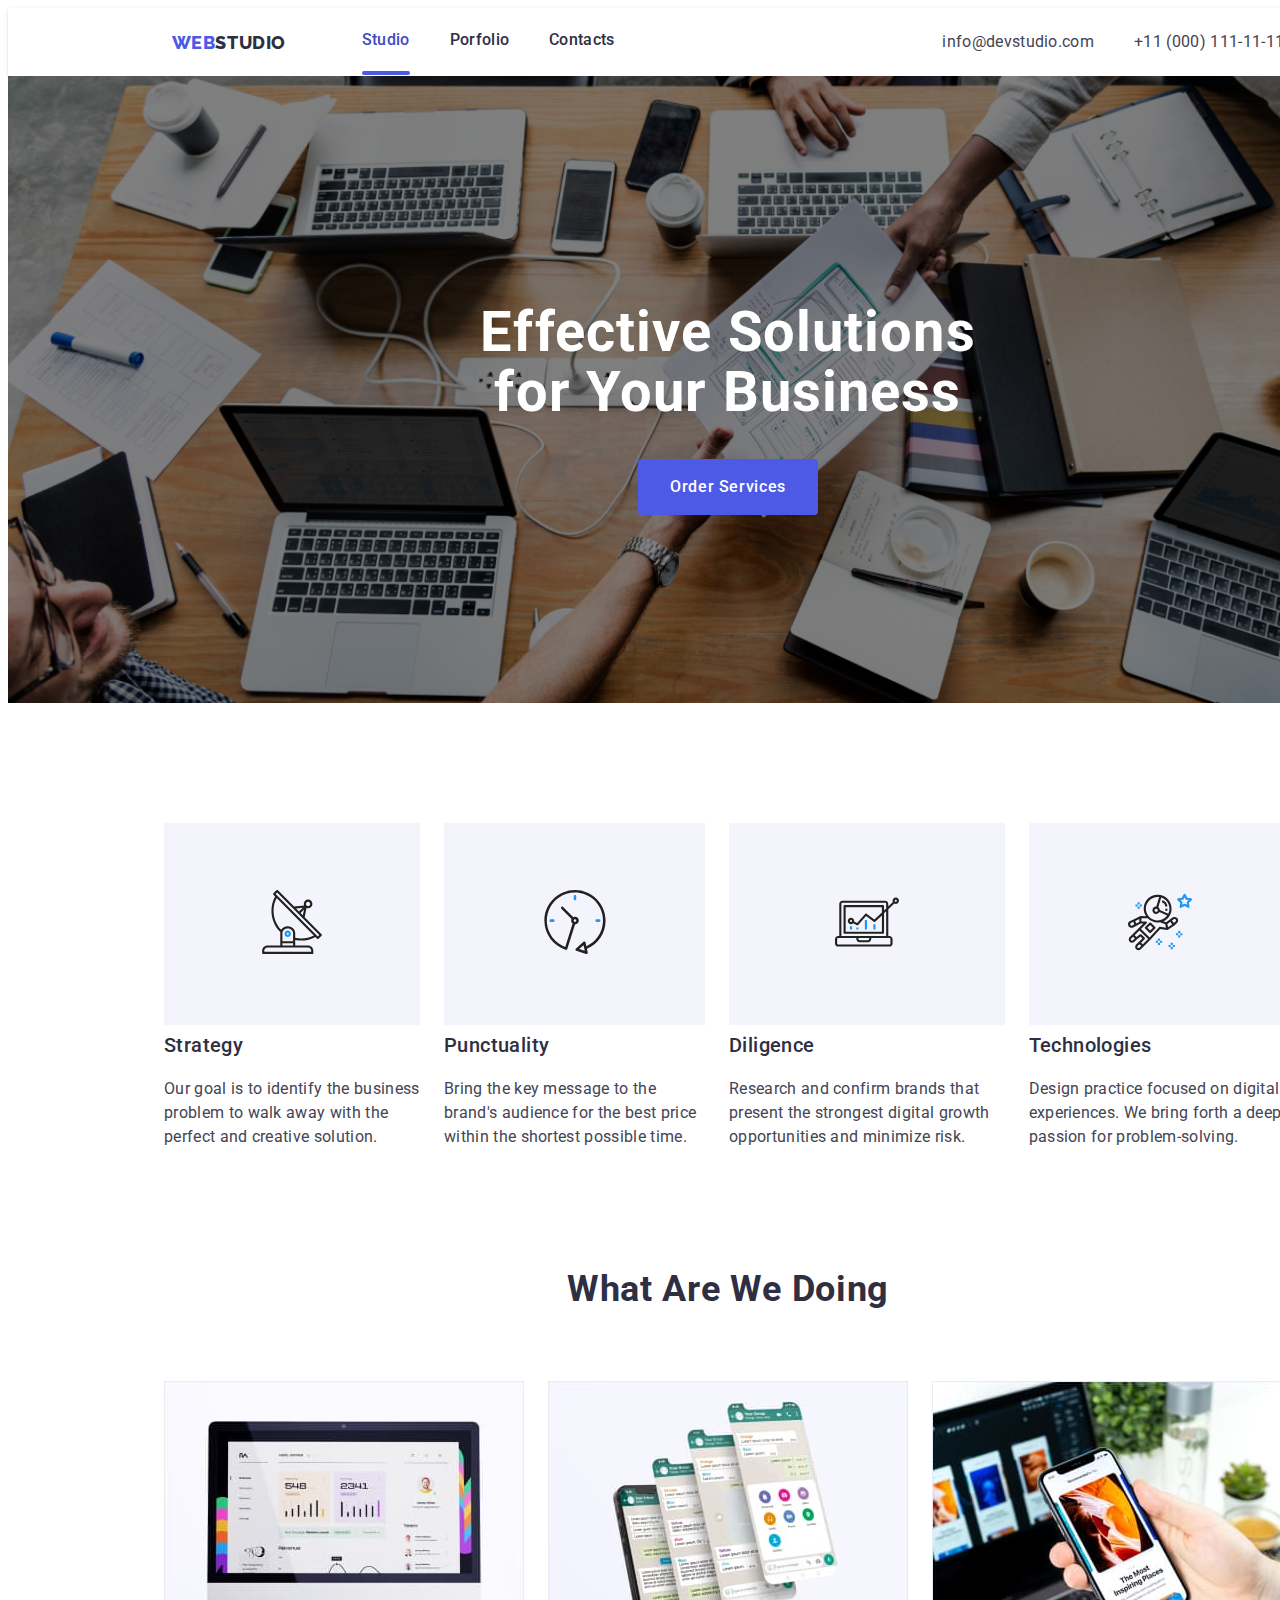
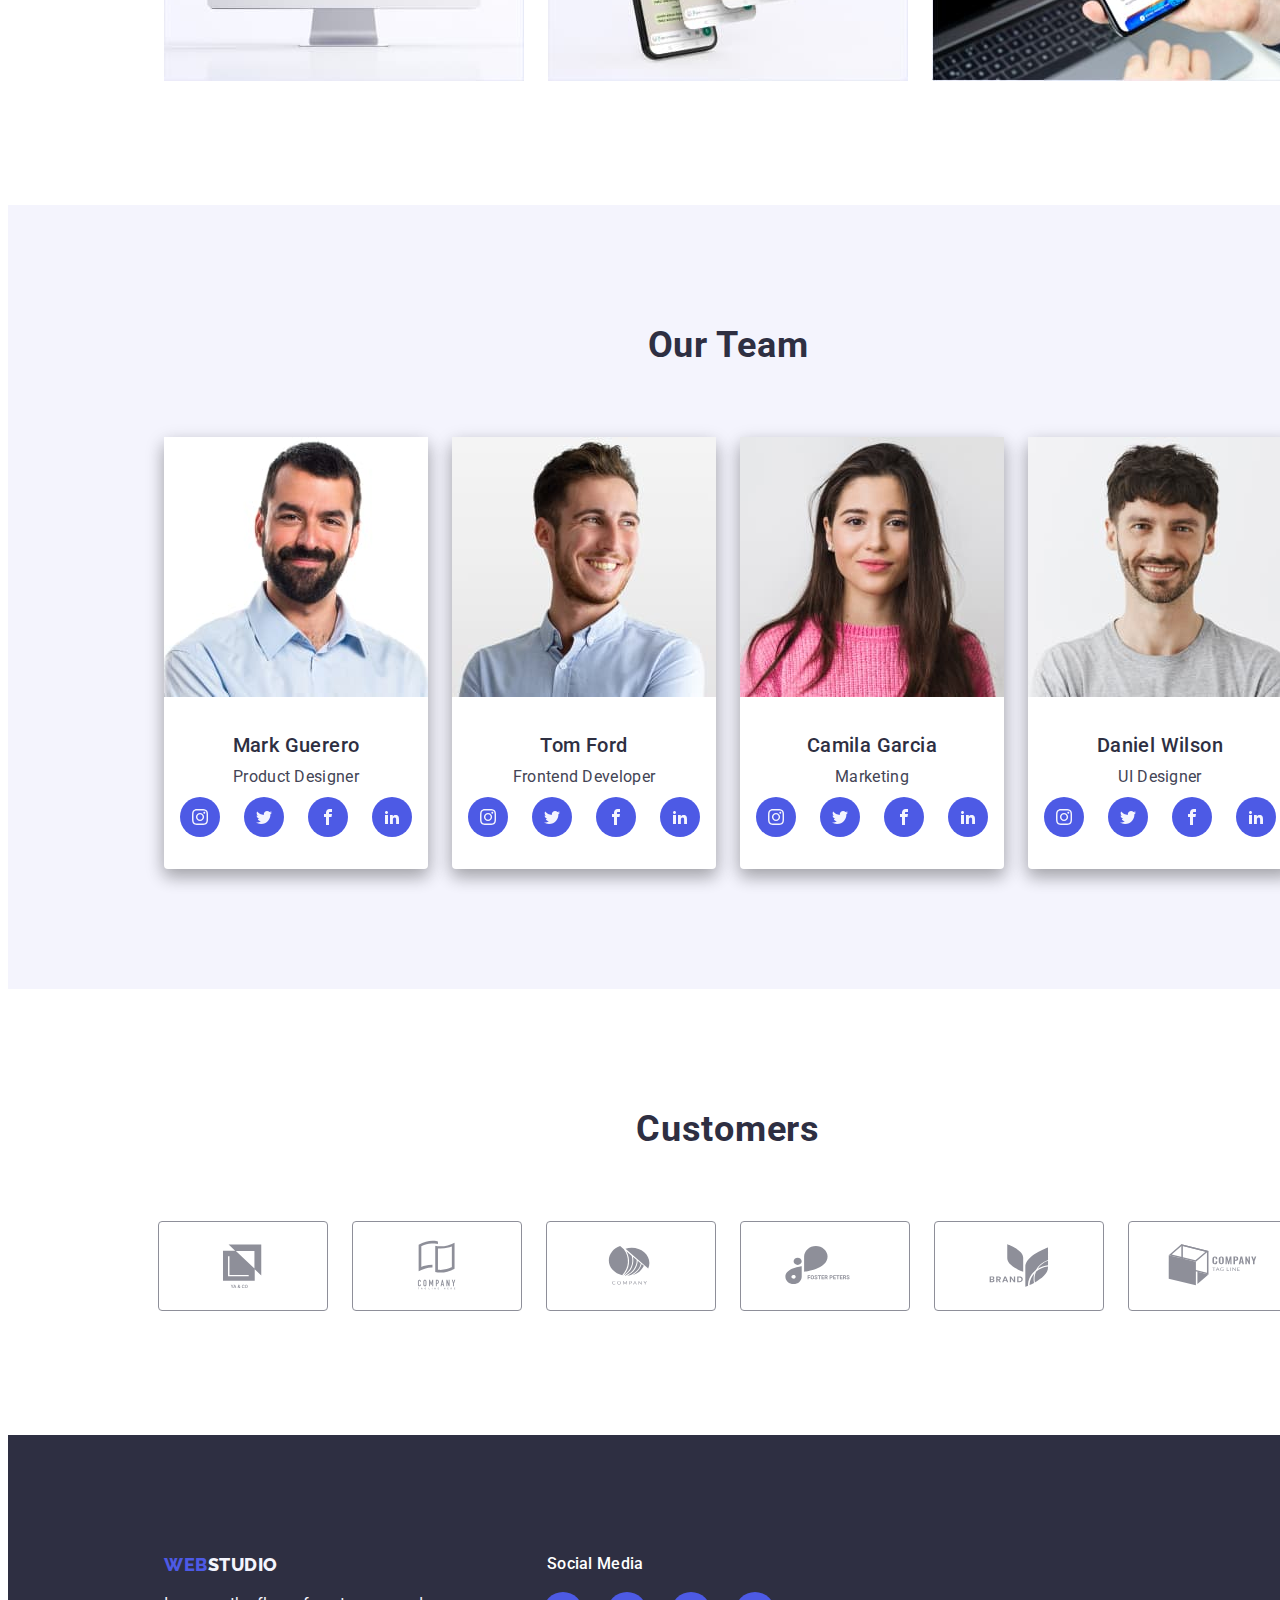
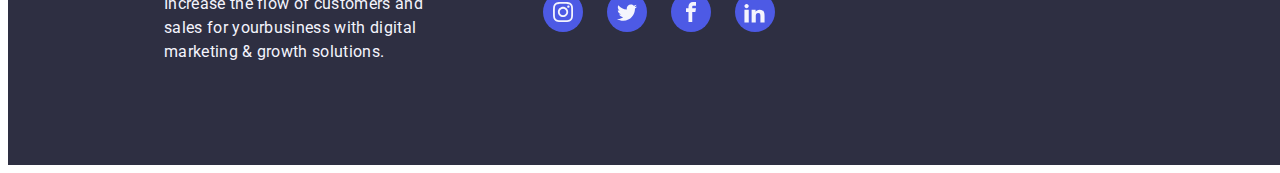
==== index.html @ 45990a50 "Initial commit" ====
<!DOCTYPE html>
<html lang="en">
<head>
    <meta charset="UTF-8">
    <meta name="viewport" content="width=device-width, initial-scale=1.0">
    <title>Studio</title>

    <link rel="preconnect" href="https://fonts.googleapis.com">
    <link rel="preconnect" href="https://fonts.gstatic.com" crossorigin>
    <link href="https://fonts.googleapis.com/css2?family=Raleway:wght@800&family=Roboto:wght@400;500;700;900&display=swap" rel="stylesheet">

    <link rel="stylesheet" href="css/styles.css">
</head>
<body>
    <!-- HEADER --> 
    <header>
        <nav class="h-flex header container">
            <div class="h-flex">
                <!-- TOP LOGO -->
                <a href="#" class="top-logo"><span class="logo">WEB</span>STUDIO</a>
                <!-- END OF TOP LOGO -->
                <ul class="list">
                    <li><a class="nav-list nav active" href="index.html">Studio</a></li>
                    <li><a class="nav-list nav" href="porfolio.html">Porfolio</a></li>
                    <li><a class="nav-list nav" href="">Contacts</a></li>
                </ul>
            </div>
            <ul class="list">
                <li>
                    <a class="nav-list contact" href="#">info@devstudio.com</a>
                </li>
                <li>
                    <a class="nav-list contact" href="#">+11 (000) 111-11-11</a>
                </li>
            </ul>
        </nav>
    </header>
    <!-- END OF HEADER -->

    <!-- MAIN -->
    <main>
        <!-- Section Hero -->
        <section class="hero-bg image-bg container">
                <H1 class="hero-text">
                    Effective Solutions <br>
                     for Your Business
                </H1>
                <button type="button" class="hero-btn" data-modal-open>Order Services</button>
                <div class="modal is-hidden container" data-modal>
                    <div class="modal-content">
                        <button type="button" class="modal-close-btn" data-modal-close>
                            <svg width="24" height="24">
                                <use href="./images/icons.svg#close"></use>
                            </svg>
                        </button>
                    </div>
                </div>
        </section>
        <!-- End of Section Hero -->

        <!-- Section About -->
        <section class="about container">
            <ul class="list">
                <li>
                    <div class="about-icon">
                        <svg width="64px" hegiht="64px">
                            <use href="./images/icons.svg#antenna-1"></use>
                        </svg>
                    </div>
                    <h3>Strategy</h3>
                    <p class="about-text text">Our goal is to identify the business problem to walk away with the perfect and creative solution.</p>
                </li>
                <li>
                    <div class="about-icon">
                        <svg width="64px" hegiht="64px">
                            <use href="./images/icons.svg#clock-1"></use>
                        </svg>
                    </div>
                    <h3>Punctuality</h3>
                    <p class="about-text text">Bring the key message to the brand's audience for the best price within the shortest possible time.</p>
                </li>
                <li>
                    <div class="about-icon">
                        <svg width="64px" hegiht="64px">
                            <use href="./images/icons.svg#diagram-1"></use>
                        </svg>
                    </div>
                    <h3>Diligence</h3>
                    <p class="about-text text">Research and confirm brands that present the strongest digital growth opportunities and minimize risk.</p>
                </li>
                <li>
                    <div class="about-icon">
                        <svg width="64px" hegiht="64px">
                            <use href="./images/icons.svg#astronaut-1"></use>
                        </svg>
                    </div>
                    <h3>Technologies</h3>
                    <p class="about-text text">Design practice focused on digital experiences. We bring forth a deep passion for problem-solving.</p>
                </li>
            </ul>
        </section>
        <!-- End of Section About -->

        <!-- Section What we do -->
        <section class="what-we-do section container">
            <h2 class="sec-title">What Are We Doing</h2>
            <ul class="list">
                <li>
                    <img src="images/image1.jpg" alt="Computer">
                </li>
                <li>
                    <img src="images/image2.jpg" alt="Whatsapp">
                </li>
                <li>
                    <img src="images/image3.jpg" alt="phone">
                </li>
            </ul>
        </section>
        <!-- End of Section What we do -->

        <!-- Section Team -->
        <section class="team section container">
            <h2 class="sec-title">Our Team</h2>
            <ul class="list">
                <li class="list-team">
                    <img src="images/image04.jpg" alt="Mark Photo">
                    <div class="team-details">
                        <h3 class="team-name">Mark Guerero</h3>
                        <p class="text">Product Designer</p>
                        <div class="social-icon">
                            <a class="team-social-icon" href="#">
                                <svg width="16" height="16">
                                <use href="./images/icons.svg#instagram-2"></use>
                                </svg>
                            </a>
                            <a class="team-social-icon" href="#">
                                <svg width="16" height="16">
                                <use href="./images/icons.svg#twitter"></use>
                                </svg>
                            </a>
                            <a class="team-social-icon" href="#">
                                <svg width="16" height="16">
                                <use href="./images/icons.svg#facebook"></use>
                                </svg>
                            </a>
                            <a class="team-social-icon" href="#">
                                <svg width="16" height="16">
                                <use href="./images/icons.svg#linkedin2"></use>
                                </svg>
                            </a>
                        </div>
                    </div>
                </li>
                <li class="list-team">
                    <img src="images/image05.jpg" alt="Tom Ford Photo">
                    <div class="team-details">
                        <h3 class="team-name">Tom Ford</h3>
                        <p class="text">Frontend Developer</p>
                        <div class="social-icon">
                            <a class="team-social-icon" href="#">
                                <svg width="16" height="16">
                                <use href="./images/icons.svg#instagram-2"></use>
                                </svg>
                            </a>
                            <a class="team-social-icon" href="#">
                                <svg width="16" height="16">
                                <use href="./images/icons.svg#twitter"></use>
                                </svg>
                            </a>
                            <a class="team-social-icon" href="#">
                                <svg width="16" height="16">
                                <use href="./images/icons.svg#facebook"></use>
                                </svg>
                            </a>
                            <a class="team-social-icon" href="#">
                                <svg width="16" height="16">
                                <use href="./images/icons.svg#linkedin2"></use>
                                </svg>
                            </a>
                        </div>
                    </div>
                </li>
                <li class="list-team">    
                    <img src="images/image06.jpg" alt="Camila Garcia">
                    <div class="team-details">
                        <h3 class="team-name">Camila Garcia</h3>
                        <p class="text">Marketing</p>
                        <div class="social-icon">
                            <a class="team-social-icon" href="#">
                                <svg width="16" height="16">
                                <use href="./images/icons.svg#instagram-2"></use>
                                </svg>
                            </a>
                            <a class="team-social-icon" href="#">
                                <svg width="16" height="16">
                                <use href="./images/icons.svg#twitter"></use>
                                </svg>
                            </a>
                            <a class="team-social-icon" href="#">
                                <svg width="16" height="16">
                                <use href="./images/icons.svg#facebook"></use>
                                </svg>
                            </a>
                            <a class="team-social-icon" href="#">
                                <svg width="16" height="16">
                                <use href="./images/icons.svg#linkedin2"></use>
                                </svg>
                            </a>
                        </div>
                    </div>
                </li>
                <li class="list-team">
                    <img src="images/image07.jpg" alt="Daniel Wilson">
                    <div class="team-details">
                        <h3 class="team-name">Daniel Wilson</h3>
                        <p class="text">UI Designer</p>
                        <div class="social-icon">
                            <a class="team-social-icon" href="#">
                                <svg width="16" height="16">
                                <use href="./images/icons.svg#instagram-2"></use>
                                </svg>
                            </a>
                            <a class="team-social-icon" href="#">
                                <svg width="16" height="16">
                                <use href="./images/icons.svg#twitter"></use>
                                </svg>
                            </a>
                            <a class="team-social-icon" href="#">
                                <svg width="16" height="16">
                                <use href="./images/icons.svg#facebook"></use>
                                </svg>
                            </a>
                            <a class="team-social-icon" href="#">
                                <svg width="16" height="16">
                                <use href="./images/icons.svg#linkedin2"></use>
                                </svg>
                            </a>
                        </div>
                    </div>
                </li>
            </ul>
        </section>
        <section class="customers section container">
            <h2 class="sec-title">Customers</h2>
                <ul class="list">
                    <li>
                        <a href="#">
                            <svg width="104px" height="56px">
                            <use href="./images/icons.svg#Logo-6"></use>
                            </svg>
                        </a>
                    </li>
                    <li>
                         <a href="#">
                            <svg width="104px" height="56px">
                            <use href="./images/icons.svg#Logo-4"></use>
                            </svg>
                        </a>
                    </li>
                    <li>
                         <a href="#">
                            <svg width="104px" height="56px">
                            <use href="./images/icons.svg#Logo-3"></use>
                            </svg>
                        </a>
                    </li>
                    <li>
                         <a href="#">
                            <svg width="104px" height="56px">
                            <use href="./images/icons.svg#Logo-2"></use>
                            </svg>
                        </a>
                    </li>
                    <li>
                         <a href="#">
                            <svg width="104px" height="56px">
                            <use href="./images/icons.svg#Logo"></use>
                            </svg>
                        </a>
                    </li>
                    <li>
                         <a href="#">
                            <svg width="104px" height="56px">
                            <use href="./images/icons.svg#Logo-1"></use>
                            </svg>
                        </a>
                    </li>
                </ul>
        </section>
        <!-- End of Section Team -->
    </main>
    <!-- END OF MAIN -->

    <!-- FOOTER -->
    <footer class="footer-bg container">
        <div class="footer">
            <a href="#" class="footer-logo"><span class="logo">WEB</span>STUDIO</a>
            <p class="footer-text">Social Media</p>
        </div>
        <div class="social-icon-footer">
            <p class="logo-text">
            Increase the flow of customers and <br>
            sales for yourbusiness with digital <br>
            marketing & growth solutions.
            </p>
                <div class="footer-icon">
                <a class="team-social-icon" href="#">
                    <svg width="20" height="20">
                    <use href="./images/icons.svg#instagram-2"></use>
                    </svg>
                </a>
                <a class="team-social-icon" href="#">
                    <svg width="20" height="20">
                    <use href="./images/icons.svg#twitter"></use>
                    </svg>
                </a>
                <a class="team-social-icon" href="#">
                    <svg width="20" height="20">
                    <use href="./images/icons.svg#facebook"></use>
                    </svg>
                 </a>
                <a class="team-social-icon" href="#">
                    <svg width="23" height="23">
                    <use href="./images/icons.svg#linkedin2"></use>
                    </svg>
                </a>
                </div>
        </div>
    </footer>
    <!-- END OF FOOTER -->
    <script src="./js/modal.js" type="text/javascript"></script>
</body>
</html>
---- css/styles.css ----
:root{
    --iris: #4d5ae5;
    --navyblue: #2e2f42;
    --ocean: #404bbf;
    --white: #fff;
    --slate: #434455;
    --cornflower: #e7e9fc;
    --cloud: #f4f4fd;
    --light-slate: #8E8F99;
}   


/* General */
body {
    font-family: "Roboto", sans-serif;
}
.list {
    padding-left: 0;
    list-style: none;
    display: flex;
    justify-content: center;
    margin: 0;
}
.container {
    width: 1440px;
    margin-left: 0px;
}
.section .list {
    gap: 24px;
}


/* BODY */
/* HEADER */
.header {
    justify-content: space-around;
    align-items: center;
    border-bottom: var(--cornflower);
    box-shadow: 0px 1px 6px 0px rgba(46, 47, 66, 0.08), 0px 1px 1px 0px rgba(46, 47, 66, 0.16), 0px 2px 1px 0px rgba(46, 47, 66, 0.08);
}
.h-flex {
    display: flex;
    padding: 10px 0px;
}
.header .h-flex {
    align-items: center;
}
.header .list{
    gap: 40px;
}
        /* Head Logo */
.top-logo {
    color: var(--navyblue);
    font-family: "Raleway";
    font-size: 18px;    
    line-height: 21px;
    font-weight: 800;
    letter-spacing: 0.54px;
    text-transform: uppercase;
    text-decoration: none;
    margin-right: 76px;
}
.logo {
    color: var(--iris);
}
        /* Navbar */
.nav-list {
    text-decoration: none;
}
.nav-list:hover,
.nav-list:focus {
    cursor: pointer;
    color: var(--ocean);
}
.nav {
    color: var(--navyblue);
    font-size: 16px;
    font-weight: 500;
    line-height: 24px;
    letter-spacing: 0.32px;
}
.active {
    color: var(--ocean);
}
.active::after {
    content: " ";
    display: block;
    height: 4px;
    width: 100%;
    border-radius: 2px;
    background-color: var(--iris);
    position: relative;
    top: 19px;
}
.contact {
    color: var(--slate);
    font-size: 16px;
    font-weight: 400;
    line-height: 24px;
    letter-spacing: 0.32px;
}
/* END OF HEADER */


/* MAIN */
        /* Section Hero */
.hero-bg {
    background-size: cover;
    background-image: linear-gradient(to bottom, rgba(0, 0, 0, 0.5), rgba(0, 0, 0, 0.5)), url(../images/hero-bck.jpg);
    color: var(--white);
    padding-top: 188px;
    padding-bottom: 188px;
    text-align: center;
} 

.hero-text {
    font-size: 56px;
    font-weight: 700;
    line-height: 60px;
    letter-spacing: 1.12px;
}
.hero-btn {
    font-family: 'Roboto';
    background-color: var(--iris);
    color: var(--white);
    font-size: 16px;
    font-weight: 500;
    line-height: 24px;
    letter-spacing: 0.64px;
    border-radius: 4px;
    border: none;
    padding: 16px 32px;
}
.hero-btn:hover {
    cursor: pointer;
    background-color: var(--ocean);
}
.modal {
    background-color: rgba(0, 0, 0, 0.5);
    position: fixed;
    top: 0;
    height: 100%;
    display: flex;
    align-items: center;
    justify-content: center;
    transition: opacity 250ms cubic-bezier(0.4, 0, 0.2, 1);
}
.modal-content {
    background-color: var(--white);
    width: 408px;
    height: 584px;
    border-radius: 4px;
}
.is-hidden {
    pointer-events: none;
    opacity: 0;
}
.modal-close-btn {
    border-radius: 100%;
    border: 1px solid rgba(0, 0, 0, 0.1);
    background-color: var(--cornflower);
    width: 24px;
    height: 24px;
    color: var(--slate);
    margin-left: auto;
    display: block;
    transition: fill 250ms cubic-bezier(0.4, 0, 0.2, 1), border 250ms cubic-bezier(0.4, 0, 0.2, 1);
    cursor: pointer;
    display: flex;
    align-items: center;
    justify-content: center;
    margin-right: 24px;
    margin-top: 24px;
}
.modal-close-btn:hover {
    fill: currentColor;
    border: 1px solid currentColor;
}
        /* Section About What-we-do Team */
.section {
   padding-top: 120px;
   padding-bottom: 120px;
}
.what-we-do ul,
.about ul,
.team ul {
    display: flex;
    justify-content: center;
}
.about h3,
.team h3 {
    color: var(--navyblue);
    font-size: 20px;
    font-weight: 500;
    line-height: 24px;
    letter-spacing: 0.4px;
}
        /* Section About */
.about-icon {
    padding: 24px 0px;
    text-align: center;
    background-color: var(--cloud);
}

.about .list {
    padding-left: 156px;
    padding-right: 156px;
    margin-top: 120px;
    gap: 24px;
}

.about h3 {
    margin-top: 8px;
}

        /* Section Team */
.team {
    background: var(--cloud);
}
.list .list-team {
    background: var(--white);
    padding-bottom: 0px;
    border-radius: 4px;
    box-shadow: 0 8px 16px 0 rgba(0, 0, 0, 0.2), 0 6px 20px 0 rgba(0, 0, 0, 0.19);
}
.team-details {
    display: flex;
    flex-direction: column;
    padding: 32px 0px;
    gap: 8px;
    align-items: center;
}
.social-icon {
    display: flex;
    justify-content: space-around;
    gap: 24px;
}
.team-social-icon {
    background-color: var(--iris);
    border-radius: 50%;
    height: 40px;
    width: 40px;
    display: flex;
    justify-content: center;
    align-items: center;
}
.team-social-icon svg {
    fill: var(--cloud);
}
.team-name,
.text {
    margin: 0px;
}
.what-we-do h2,
.team h2,
.customers h2 {
    display: flex;
    justify-content: center;
    padding-bottom: 72px;
    margin: 0;
}
.sec-title {
    color: var(--navyblue);
    font-size: 36px;
    font-weight: 700;
    line-height: 40px;
    letter-spacing: 0.72px;
    text-transform: capitalize;
    align-items: center;
}
.text {
    color: var(--slate);
    font-size: 16px;
    font-weight: 400;
    line-height: 24px;
    letter-spacing: 0.32px;
}
.customers svg {
    fill: var(--light-slate);
    border-radius: 4px;
    border: 1px solid var(--light-slate);
    padding: 16px 32px;
}
/* END OF MAIN */

/* Porfolio Stylist */
.porfolio {
    margin-top: 96px;
    margin-bottom: 120px;
}
.porfolio-btn-list {
    display: flex;
    justify-content: center;
    margin-bottom: 72px;
    gap: 24px;
}

.porfolio button {
    font-family: inherit;
    color: var(--iris);
    font-size: 16px;
    font-weight: 500;
    line-height: 24px;
    letter-spacing: 0.64px;
    padding: 12px 24px;
    border-radius: 4px;
    border: 1px solid var(--cornflower);
    background: var(--cloud);
}

.porfolio button:hover,
.porfolio button:focus {
    cursor: pointer;
    color: var(--white);
    background: var(--ocean);
    box-shadow: 0px 2px 2px 0px rgba(0, 0, 0, 0.12), 0px 2px 1px 0px rgba(0, 0, 0, 0.08), 0px 3px 1px 0px rgba(0, 0, 0, 0.10);
}

.porfolio ul {
    width: 100%;
    flex-wrap: wrap;
    gap: 48px 24px;
}

.porfolio li {
    width: 360px;
    border: 1px solid var(--cornflower);
    background: var(--white);
    /* margin: 48px 24px; */
}

.porfolio li:hover,
.porfolio li:focus {
    cursor: pointer;
    box-shadow: 0px 2px 1px 0px rgba(46, 47, 66, 0.08), 0px 1px 1px 0px rgba(46, 47, 66, 0.16), 0px 1px 6px 0px rgba(46, 47, 66, 0.08);
}

.porfolio li img {
    width: 100%;
}

.porfolio h3 {
    color: var(--navyblue);
    font-size: 20px;
    font-weight: 500;
    line-height: 24px;
    letter-spacing: 0.4px;
    margin-bottom: 8px;
}
.porfolio p {
    color: var(--slate);
    font-size: 16px;
    font-weight: 400;
    line-height: 24px;
    letter-spacing: 0.32px;
    margin-top: 8px;
}
.porfolio-text {
    margin: 32px 0px;
    padding: 0px 16px;
}
.project-image {
    position: relative;
}
.project-image-caption{
    position: absolute;
    background-color: rgba(70, 90, 229, 1);
    color: var(--white);
    width: 100%;
    height: 100%;
    top: 0;
    left: 0;
    opacity: 0;
    transform: translateY(100%);
    transition: transform 250ms cubic-bezier(0.4, 0, 0.2, 1);
}
.project:hover .project-image-caption {
    opacity: 1;
    transform: translateY(0);
}
.project {
    overflow: hidden;
}
.project-image {
    position: relative;
    overflow: hidden;
}
.project-image-caption p {
    color: var(--cloud);
    font-size: 16px;
    font-weight: 400;
    line-height: 24px;
    letter-spacing: 0.32px;
    width: 296px;
    height: 96px;
    padding: 40px 32px 164px;
}
/* FOOTER */
.footer-bg {
    background-color: var(--navyblue);
    padding-top: 101px;
    padding-bottom: 101px;
}
.footer-logo {
    color: var(--cloud);
    font-family: "Raleway";
    font-size: 18px;
    line-height: 21px;
    font-weight: 800;
    letter-spacing: 0.54px;
    text-transform: uppercase;
    text-decoration: none;
    margin-right: 269px;
}
.logo-text {
    color: var(--cloud);
    font-size: 16px;
    font-weight: 400;
    line-height: 24px;
    letter-spacing: 0.32px;
    margin: 0px;
    margin-right: 120px;
}
.footer{
    display: flex;
    align-items: center;
    margin-left: 156px;
}
.footer-text {
    color: var(--white);
    font-size: 16px;
    font-weight: 500;
    line-height: 24px;
    letter-spacing: 0.32px;
}
.social-icon-footer {
    display: flex;
    margin-left: 156px;
}
.footer-icon {
    display: flex;
    gap: 24px;
}
/* END OF FOOTER */
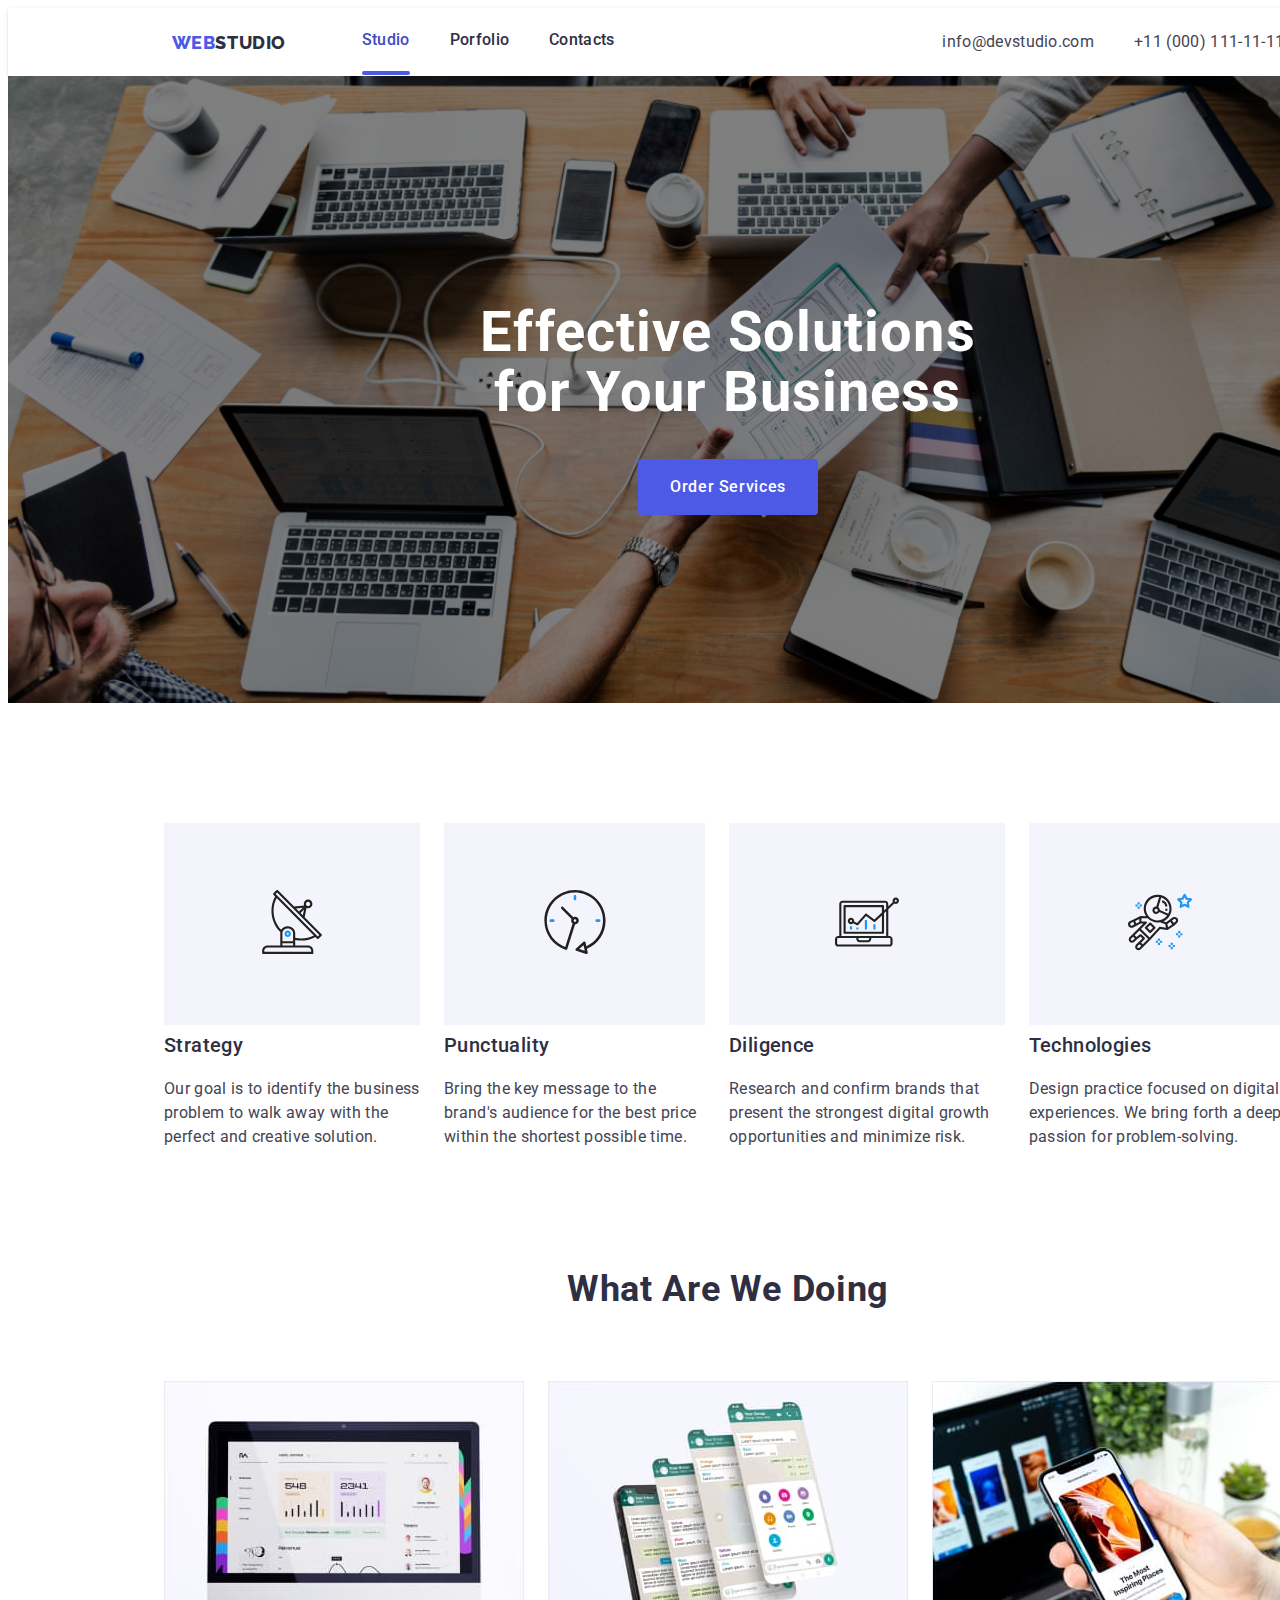
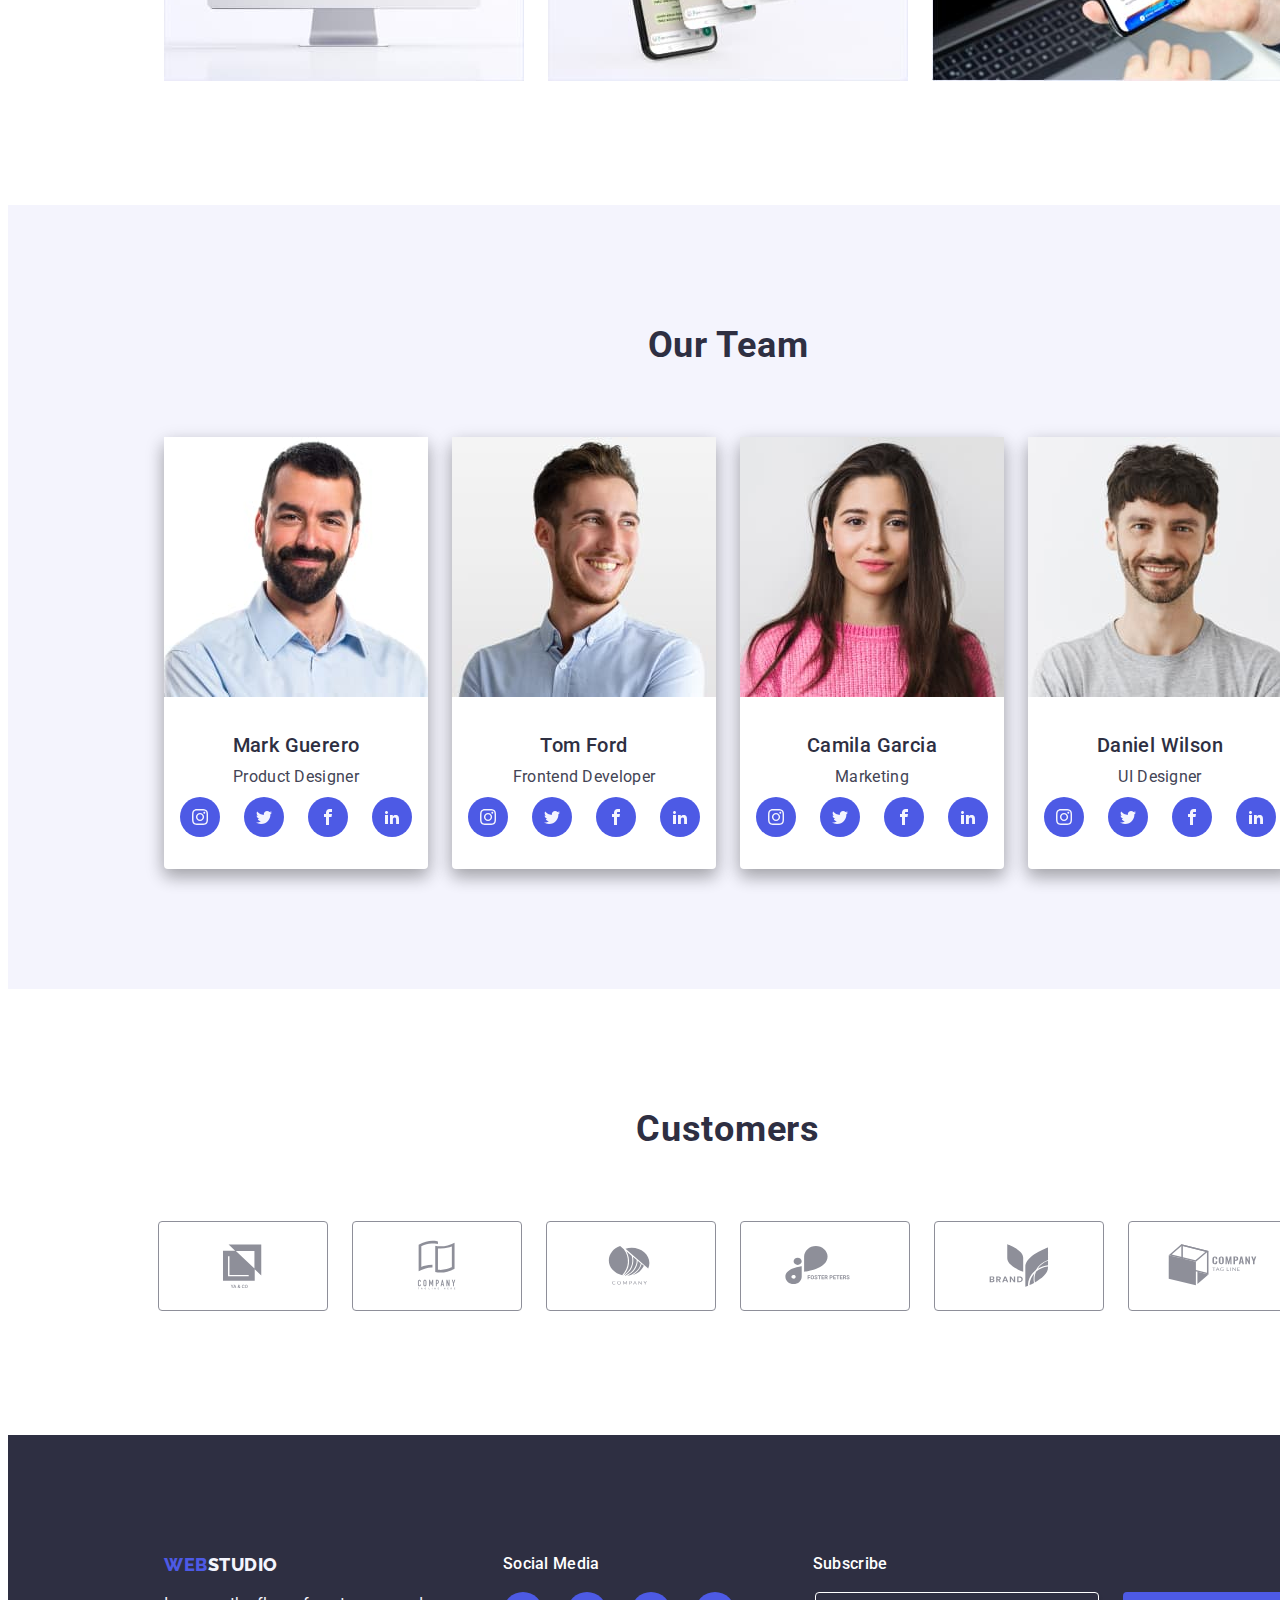
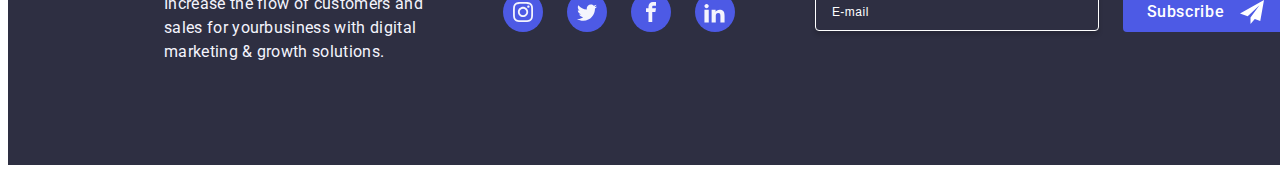
==== commit ad536f29: "HW5 1st Subscribe Footer" ====
--- a/index.html
+++ b/index.html
@@ -295,7 +295,10 @@
     <footer class="footer-bg container">
         <div class="footer">
             <a href="#" class="footer-logo"><span class="logo">WEB</span>STUDIO</a>
-            <p class="footer-text">Social Media</p>
+            <div class="footer-text">    
+                <p>Social Media</p>
+                <p>Subscribe</p>
+            </div>
         </div>
         <div class="social-icon-footer">
             <p class="logo-text">
@@ -325,6 +328,12 @@
                     </svg>
                 </a>
                 </div>
+                <input class="footer-email" type="email" name="email" placeholder="E-mail">
+                <button class="footer-btn" type="button">Subscribe
+                    <svg width="24" height="24">
+                    <use href="./images/icons.svg#send"></use>
+                    </svg>
+                </button>
         </div>
     </footer>
     <!-- END OF FOOTER -->
--- a/css/styles.css
+++ b/css/styles.css
@@ -410,7 +410,7 @@
     letter-spacing: 0.54px;
     text-transform: uppercase;
     text-decoration: none;
-    margin-right: 269px;
+    margin-right: 225px;
 }
 .logo-text {
     color: var(--cloud);
@@ -419,7 +419,7 @@
     line-height: 24px;
     letter-spacing: 0.32px;
     margin: 0px;
-    margin-right: 120px;
+    margin-right: 80px;
 }
 .footer{
     display: flex;
@@ -432,6 +432,11 @@
     font-weight: 500;
     line-height: 24px;
     letter-spacing: 0.32px;
+    display: flex;
+    align-items: center;
+}
+.footer-text p:nth-child(2) {
+    margin-left: 213px;
 }
 .social-icon-footer {
     display: flex;
@@ -441,4 +446,49 @@
     display: flex;
     gap: 24px;
 }
+.footer-email {
+    color: var(--white);
+    background-color: var(--navyblue);
+    width: 264px;
+    height: 35px;
+    border-radius: 4px;
+    border: 1px solid var(--white);
+    box-shadow: 0px 4px 4px 0px rgba(0, 0, 0, 0.15);
+    margin-left: 80px;
+    padding-left: 16px;
+}
+input[type="email"].footer-email::-webkit-input-placeholder {
+    color: var(--white);
+    font-family: inherit;
+    font-size: 12px;
+    font-weight: 400;
+    line-height: 24px;
+    letter-spacing: 0.48px;
+}
+.footer-btn {
+    font-family: inherit;
+    color: var(--white);
+    font-size: 16px;
+    font-weight: 500;
+    line-height: 24px;
+    letter-spacing: 0.64px;
+    background-color: var(--iris);
+    border-radius: 4px;
+    border: none;
+    width: 165px;
+    height: 40px;
+    margin-left: 24px;
+    display: flex;
+    align-items: center;
+    justify-content: center;
+    gap: 16px;
+}
+.footer-btn svg {
+    fill: var(--white);
+}
+.footer-btn:hover {
+    cursor: pointer;
+    background-color: var(--ocean);
+}
+
 /* END OF FOOTER */